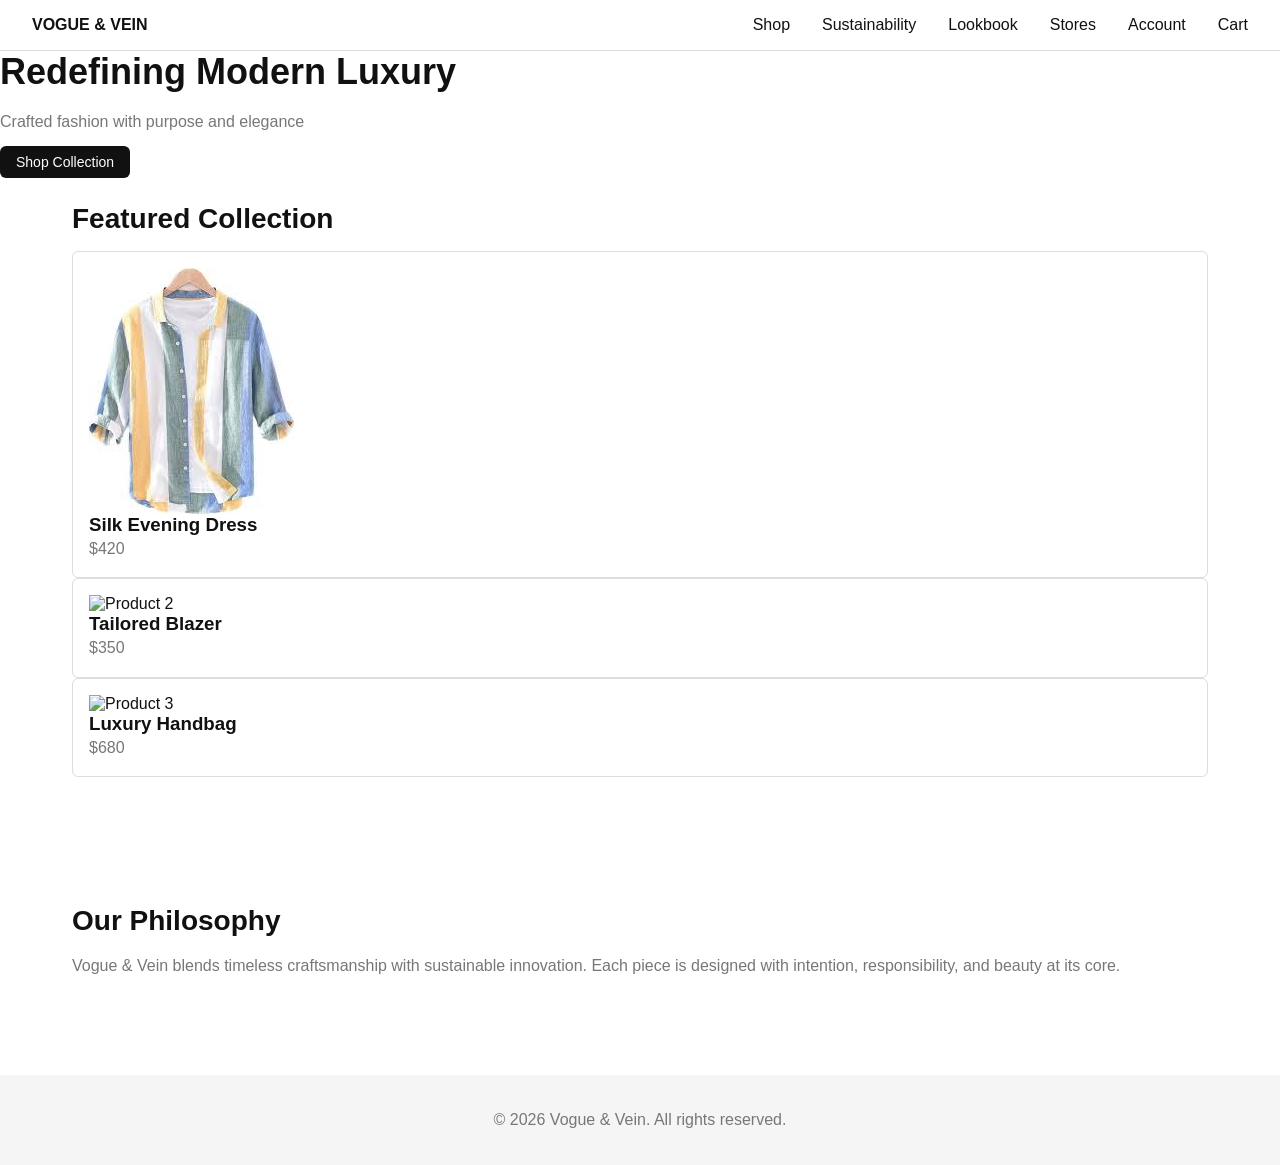
==== index.html @ d98ab3a3 "added an image" ====
<!DOCTYPE html>
<html lang="en">
<head>
  <meta charset="UTF-8" />
  <meta name="viewport" content="width=device-width, initial-scale=1.0" />
  <title>Vogue & Vein | Luxury Fashion</title>

  <!-- GLOBAL CSS -->
  <link rel="stylesheet" href="css/reset.css" />
  <link rel="stylesheet" href="css/variables.css" />
  <link rel="stylesheet" href="css/components.css" />
  <link rel="stylesheet" href="css/main.css" />

  <!-- PAGE CSS -->
  <link rel="stylesheet" href="css/home.css" />
</head>
<body>

  <!-- NAVBAR -->
  <header class="navbar">
    <div class="logo">
      <strong>VOGUE & VEIN</strong>
    </div>
    <!-- NAV LINKS -->
    <nav class="nav">
      <ul class="nav-links">
        <li><a href="shop.html">Shop</a></li>
        <li><a href="sustainability.html">Sustainability</a></li>
        <li><a href="lookbook.html">Lookbook</a></li>
        <li><a href="stores.html">Stores</a></li>
        <li><a href="account.html">Account</a></li>
        <li><a href="cart.html">Cart</a></li>
      </ul>
    </nav>
  </header>

  <!-- HERO SECTION -->
  <section class="hero">
    <div>
      <h1>Redefining Modern Luxury</h1>
      <p>Crafted fashion with purpose and elegance</p>
      <br />
      <a href="shop.html" class="btn btn-primary">Shop Collection</a>
    </div>
  </section>

  <!-- FEATURED COLLECTION -->
  <section class="section container">
    <h2>Featured Collection</h2>

    <div class="products-grid">
      <div class="card product-card">
        <img src="assets/images/images (8).jpeg" alt="Product 1" />
        <h3>Silk Evening Dress</h3>
        <p>$420</p>
      </div>

      <div class="card product-card">
        <img src="assets/images/product-2.jpg" alt="Product 2" />
        <h3>Tailored Blazer</h3>
        <p>$350</p>
      </div>

      <div class="card product-card">
        <img src="assets/images/product-3.jpg" alt="Product 3" />
        <h3>Luxury Handbag</h3>
        <p>$680</p>
      </div>
    </div>
  </section>

  <!-- BRAND STORY -->
  <section class="section container sustainability">
    <h2>Our Philosophy</h2>
    <p>
      Vogue & Vein blends timeless craftsmanship with sustainable innovation.
      Each piece is designed with intention, responsibility, and beauty at its core.
    </p>
  </section>

  <!-- FOOTER -->
  <footer class="footer">
    <p>&copy; 2026 Vogue & Vein. All rights reserved.</p>
  </footer>

  <!-- JS -->
  <script src="js/helpers.js"></script>
  <script src="js/main.js"></script>

</body>
</html>
---- css/variables.css ----
:root {
  --black: #111;
  --white: #fff;
  --gray: #777;
  --light-gray: #f5f5f5;
  --gold: #c9a14a;

  --font-main: "Arial", sans-serif;

  --container-width: 1200px;

  --space-xs: 4px;
  --space-sm: 8px;
  --space-md: 16px;
  --space-lg: 32px;
  --space-xl: 64px;

  --radius: 6px;
}
---- css/components.css ----
body {
  font-family: var(--font-main);
  color: var(--black);
  background: var(--white);
}

/* Layout */
.container {
  max-width: var(--container-width);
  margin: 0 auto;
  padding: var(--space-lg);
}

/* Navbar */
.navbar {
  display: flex;
  justify-content: space-between;
  align-items: center;
  padding: var(--space-md) var(--space-lg);
  border-bottom: 1px solid #ddd;
}

.nav-links {
  display: flex;
  gap: var(--space-lg);
}

/* Buttons */
.btn {
  padding: var(--space-sm) var(--space-md);
  border: none;
  cursor: pointer;
  border-radius: var(--radius);
  font-size: 14px;
}

.btn-primary {
  background: var(--black);
  color: var(--white);
}

.btn-outline {
  background: transparent;
  border: 1px solid var(--black);
}

/* Cards */
.card {
  border: 1px solid #ddd;
  padding: var(--space-md);
  border-radius: var(--radius);
  background: var(--white);
}

/* Footer */
.footer {
  padding: var(--space-lg);
  background: var(--light-gray);
  text-align: center;
  margin-top: var(--space-xl);
}
---- css/main.css ----
h1 {
  font-size: 36px;
  margin-bottom: var(--space-md);
}

h2 {
  font-size: 28px;
  margin-bottom: var(--space-md);
}

p {
  color: var(--gray);
  line-height: 1.6;
}

.section {
  margin-bottom: var(--space-xl);
}
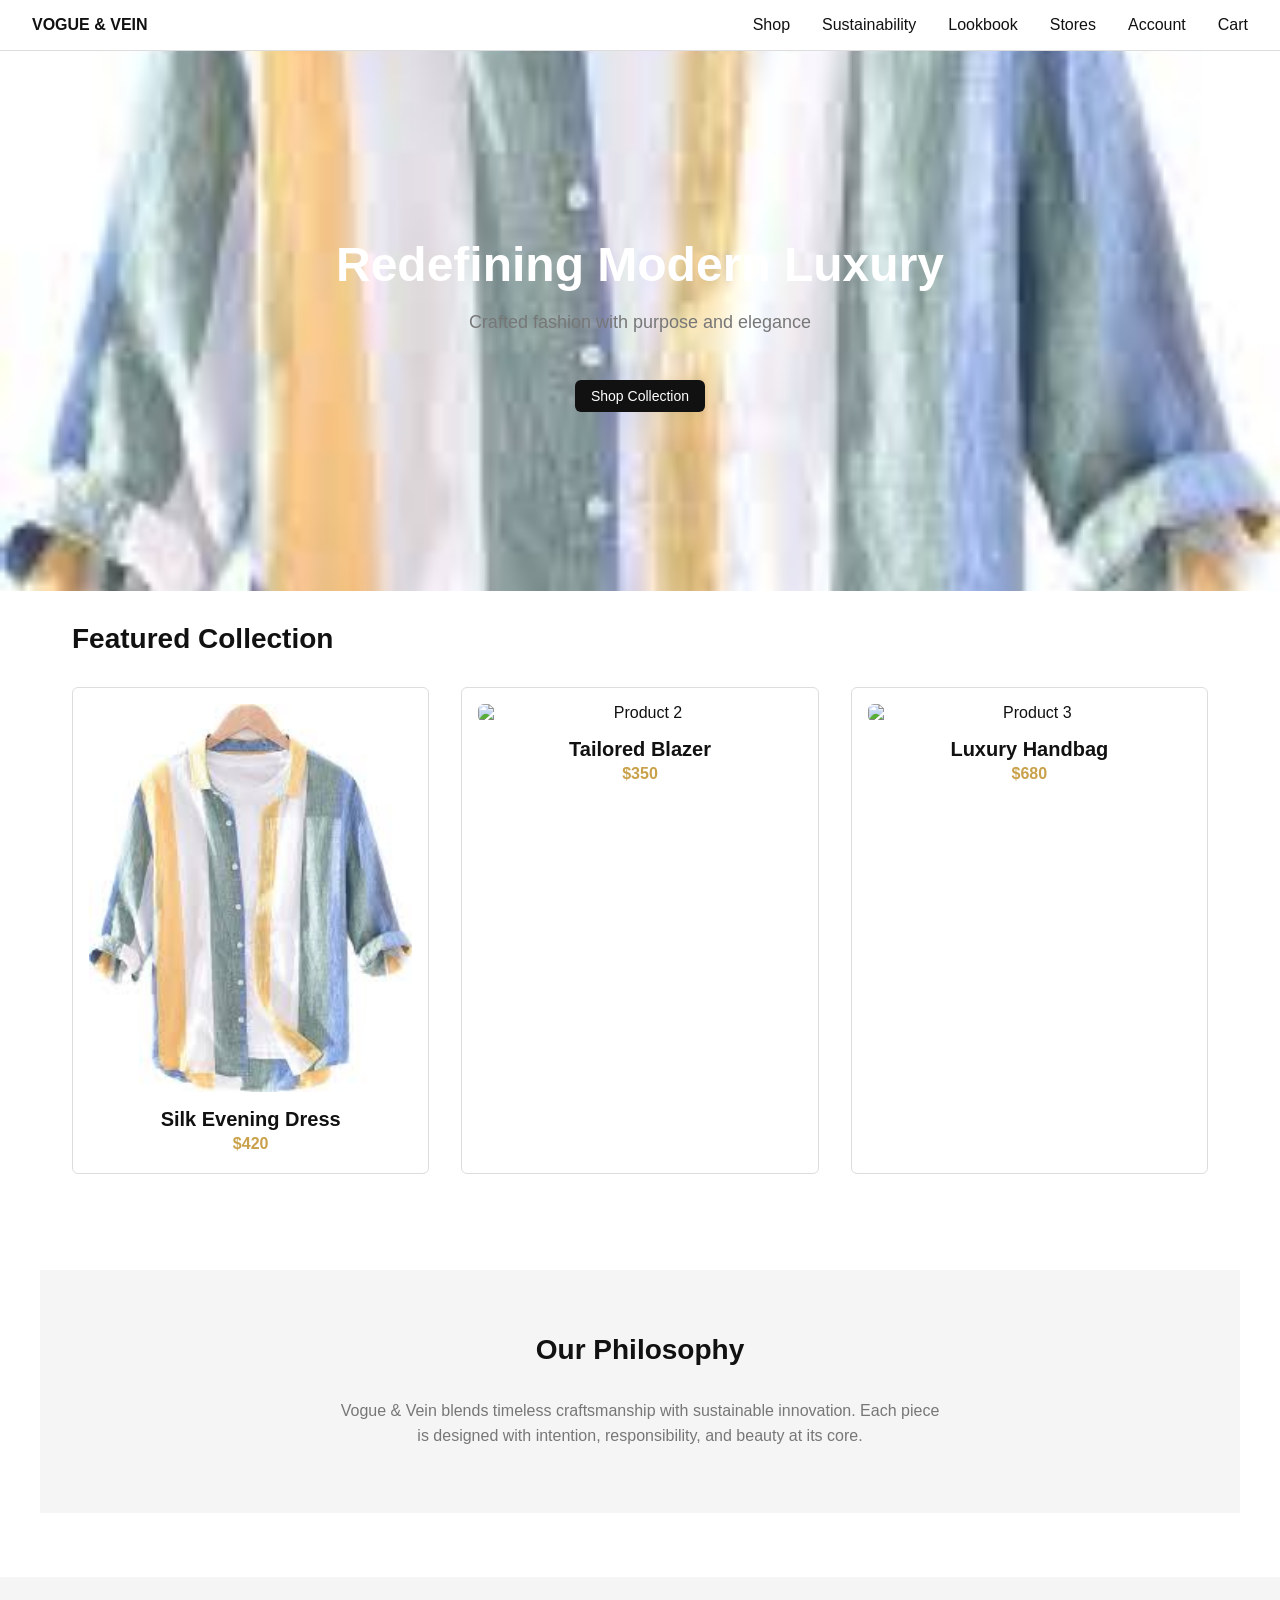
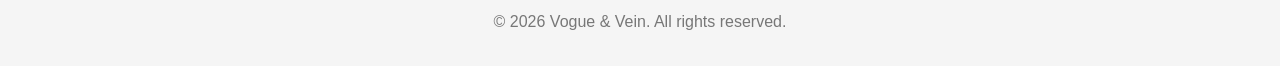
==== commit 9f45ccf8: "updated index" ====
--- a/index.html
+++ b/index.html
@@ -12,7 +12,7 @@
   <link rel="stylesheet" href="css/main.css" />
 
   <!-- PAGE CSS -->
-  <link rel="stylesheet" href="css/home.css" />
+  <link rel="stylesheet" href="css/pages/home.css" />
 </head>
 <body>
 
@@ -21,8 +21,15 @@
     <div class="logo">
       <strong>VOGUE & VEIN</strong>
     </div>
+    <!-- HAMBURGER MENU -->
+    <div class="hamburger" id="hamburger">
+      <span></span>
+      <span></span>
+      <span></span>
+    </div>
     <!-- NAV LINKS -->
-    <nav class="nav">
+    <nav class="nav" id="nav">
+      <div class="close-btn" id="close-btn">&times;</div>
       <ul class="nav-links">
         <li><a href="shop.html">Shop</a></li>
         <li><a href="sustainability.html">Sustainability</a></li>
--- a/css/components.css
+++ b/css/components.css
@@ -23,6 +23,90 @@
 .nav-links {
   display: flex;
   gap: var(--space-lg);
+  list-style: none;
+}
+
+.nav-links a {
+  text-decoration: none;
+  color: var(--black);
+  font-weight: 500;
+}
+
+/* Hamburger Menu */
+.hamburger {
+  display: none;
+  flex-direction: column;
+  cursor: pointer;
+}
+
+.hamburger span {
+  width: 25px;
+  height: 3px;
+  background: var(--black);
+  margin: 3px 0;
+  transition: 0.3s;
+}
+
+/* Close Button */
+.close-btn {
+  display: none;
+  position: absolute;
+  top: 20px;
+  right: 20px;
+  font-size: 30px;
+  cursor: pointer;
+  color: var(--black);
+}
+
+/* Mobile Styles */
+@media (max-width: 768px) {
+  .hamburger {
+    display: flex;
+  }
+
+  .nav {
+    position: fixed;
+    top: 0;
+    right: -100%;
+    width: 250px;
+    height: 100vh;
+    background: var(--white);
+    flex-direction: column;
+    justify-content: flex-start;
+    padding-top: 80px;
+    transition: right 0.3s;
+    box-shadow: -2px 0 5px rgba(0,0,0,0.1);
+  }
+
+  .nav.active {
+    right: 0;
+  }
+
+  .nav-links {
+    flex-direction: column;
+    gap: var(--space-md);
+    padding: 0 var(--space-lg);
+  }
+
+  .close-btn {
+    display: block;
+  }
+
+  .hero h1 {
+    font-size: 36px;
+  }
+
+  .hero p {
+    font-size: 16px;
+  }
+
+  .products-grid {
+    grid-template-columns: 1fr;
+  }
+
+  .container {
+    padding: var(--space-md);
+  }
 }
 
 /* Buttons */
--- a/css/pages/home.css
+++ b/css/pages/home.css
@@ -0,0 +1,66 @@
+/* Hero Section */
+.hero {
+  background: url('../../assets/images/images\ \(8\).jpeg') no-repeat center center/cover;
+  color: var(--white);
+  text-align: center;
+  padding: var(--space-xl) var(--space-lg);
+  min-height: 60vh;
+  display: flex;
+  align-items: center;
+  justify-content: center;
+}
+
+.hero h1 {
+  font-size: 48px;
+  margin-bottom: var(--space-md);
+}
+
+.hero p {
+  font-size: 18px;
+  margin-bottom: var(--space-lg);
+}
+
+/* Products Grid */
+.products-grid {
+  display: grid;
+  grid-template-columns: repeat(auto-fit, minmax(300px, 1fr));
+  gap: var(--space-lg);
+  margin-top: var(--space-lg);
+}
+
+.product-card {
+  text-align: center;
+}
+
+.product-card img {
+  width: 100%;
+  height: auto;
+  border-radius: var(--radius);
+}
+
+.product-card h3 {
+  margin-top: var(--space-md);
+  font-size: 20px;
+}
+
+.product-card p {
+  color: var(--gold);
+  font-weight: bold;
+}
+
+/* Sustainability Section */
+.sustainability {
+  background: var(--light-gray);
+  text-align: center;
+  padding: var(--space-xl) var(--space-lg);
+}
+
+.sustainability h2 {
+  margin-bottom: var(--space-lg);
+}
+
+.sustainability p {
+  max-width: 600px;
+  margin: 0 auto;
+  font-size: 16px;
+}
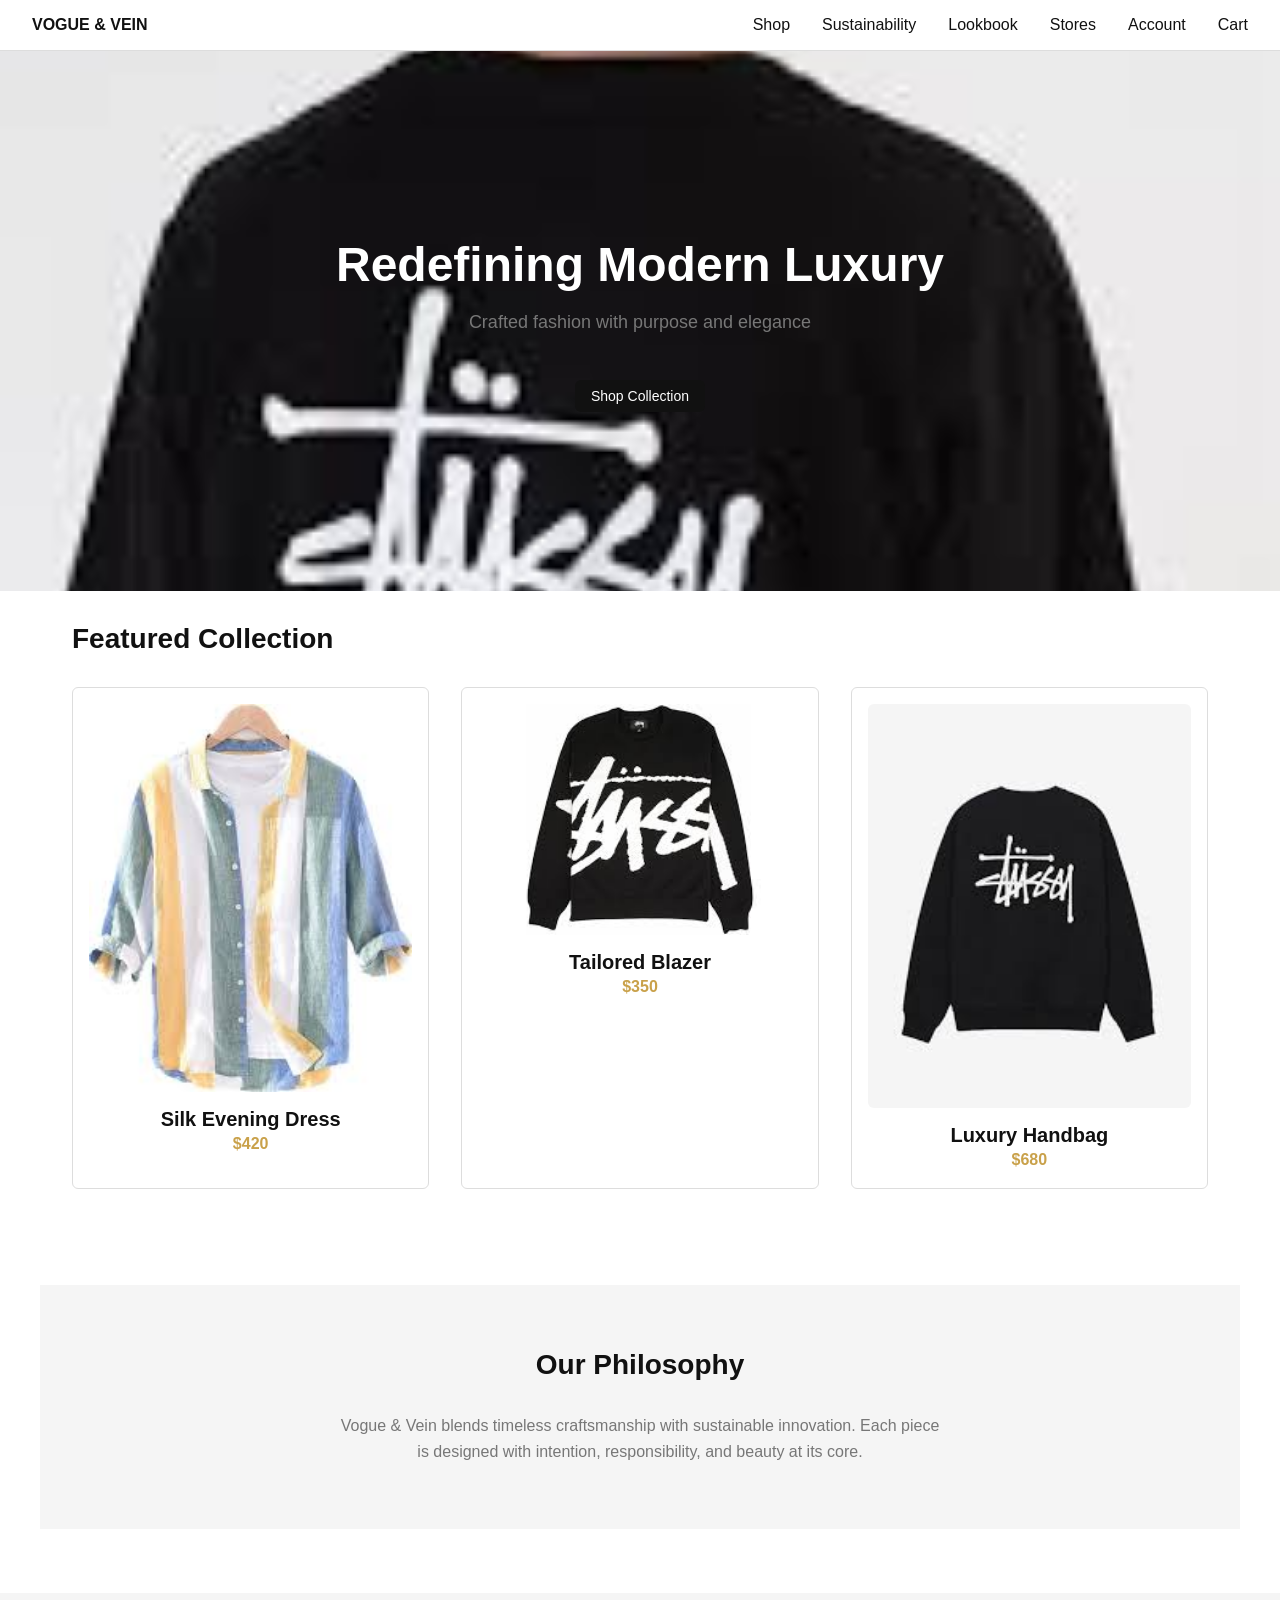
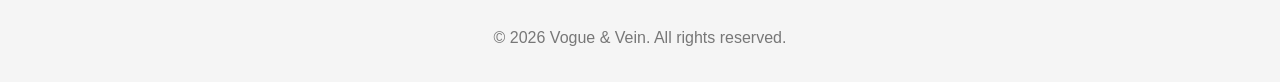
==== commit 3cf584b2: "updated index" ====
--- a/index.html
+++ b/index.html
@@ -63,13 +63,13 @@
       </div>
 
       <div class="card product-card">
-        <img src="assets/images/product-2.jpg" alt="Product 2" />
+        <img src="assets/images/download (3).jpeg" alt="Product 2" />
         <h3>Tailored Blazer</h3>
         <p>$350</p>
       </div>
 
       <div class="card product-card">
-        <img src="assets/images/product-3.jpg" alt="Product 3" />
+        <img src="assets/images/images (2).jpeg" alt="Product 3" />
         <h3>Luxury Handbag</h3>
         <p>$680</p>
       </div>
--- a/css/pages/home.css
+++ b/css/pages/home.css
@@ -1,6 +1,6 @@
 /* Hero Section */
 .hero {
-  background: url('../../assets/images/images\ \(8\).jpeg') no-repeat center center/cover;
+  background: url('../../assets/images/images\ \(1\).jpeg') no-repeat center center/cover;
   color: var(--white);
   text-align: center;
   padding: var(--space-xl) var(--space-lg);
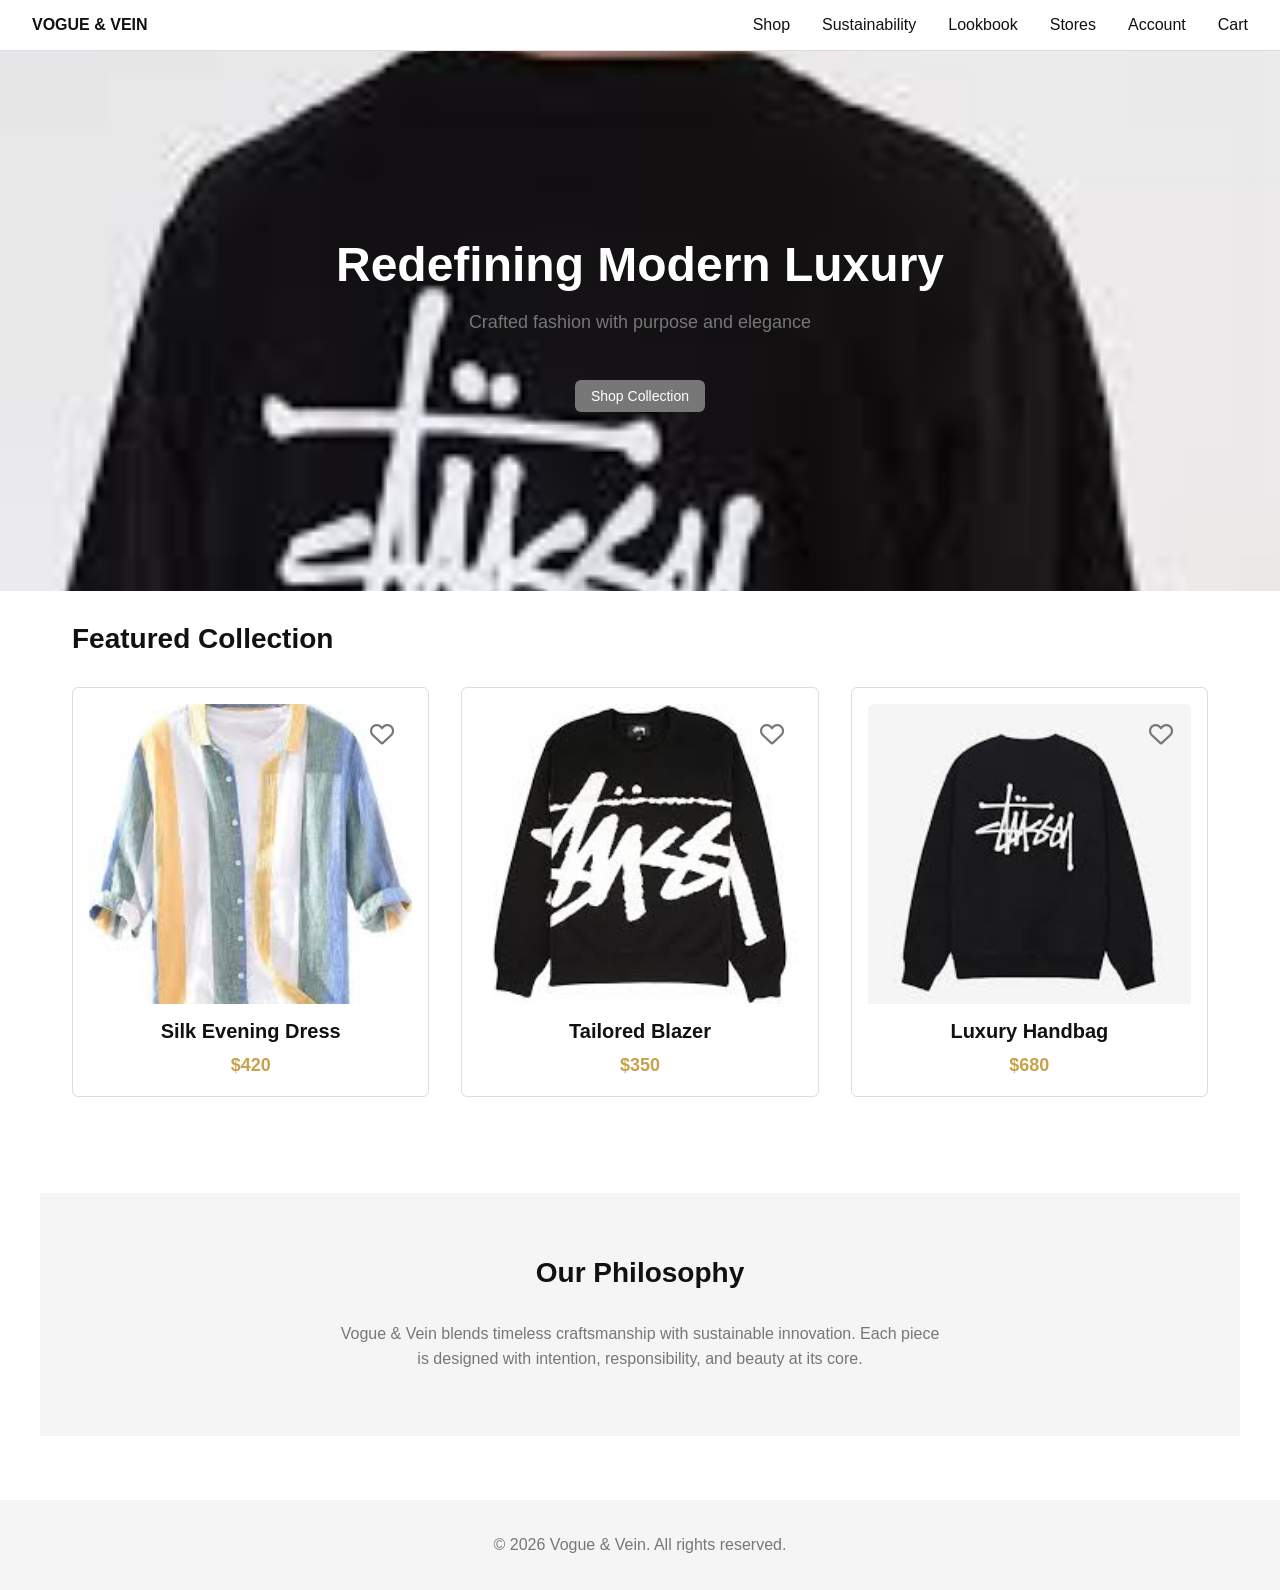
==== commit bfaee669: "updated index" ====
--- a/index.html
+++ b/index.html
@@ -10,6 +10,9 @@
   <link rel="stylesheet" href="css/variables.css" />
   <link rel="stylesheet" href="css/components.css" />
   <link rel="stylesheet" href="css/main.css" />
+
+  <!-- Font Awesome -->
+  <link rel="stylesheet" href="https://cdnjs.cloudflare.com/ajax/libs/font-awesome/6.0.0/css/all.min.css" />
 
   <!-- PAGE CSS -->
   <link rel="stylesheet" href="css/pages/home.css" />
@@ -57,19 +60,34 @@
 
     <div class="products-grid">
       <div class="card product-card">
-        <img src="assets/images/images (8).jpeg" alt="Product 1" />
+        <div class="image-container">
+          <img src="assets/images/images (8).jpeg" alt="Product 1" />
+          <div class="heart-icon" data-liked="false">
+            <i class="far fa-heart"></i>
+          </div>
+        </div>
         <h3>Silk Evening Dress</h3>
         <p>$420</p>
       </div>
 
       <div class="card product-card">
-        <img src="assets/images/download (3).jpeg" alt="Product 2" />
+        <div class="image-container">
+          <img src="assets/images/download (3).jpeg" alt="Product 2" />
+          <div class="heart-icon" data-liked="false">
+            <i class="far fa-heart"></i>
+          </div>
+        </div>
         <h3>Tailored Blazer</h3>
         <p>$350</p>
       </div>
 
       <div class="card product-card">
-        <img src="assets/images/images (2).jpeg" alt="Product 3" />
+        <div class="image-container">
+          <img src="assets/images/images (2).jpeg" alt="Product 3" />
+          <div class="heart-icon" data-liked="false">
+            <i class="far fa-heart"></i>
+          </div>
+        </div>
         <h3>Luxury Handbag</h3>
         <p>$680</p>
       </div>
--- a/css/components.css
+++ b/css/components.css
@@ -119,7 +119,7 @@
 }
 
 .btn-primary {
-  background: var(--black);
+  background: var(--gray);
   color: var(--white);
 }
 
--- a/css/pages/home.css
+++ b/css/pages/home.css
@@ -30,22 +30,57 @@
 
 .product-card {
   text-align: center;
+  transition: transform 0.3s ease, box-shadow 0.3s ease;
+  cursor: pointer;
+}
+
+.product-card:hover {
+  transform: translateY(-5px);
+  box-shadow: 0 10px 20px rgba(0,0,0,0.1);
+}
+
+.image-container {
+  position: relative;
 }
 
 .product-card img {
   width: 100%;
-  height: auto;
-  border-radius: var(--radius);
+  height: 300px;
+  object-fit: cover;
+  border-radius: var(--radius) var(--radius) 0 0;
+}
+
+.heart-icon {
+  position: absolute;
+  top: 10px;
+  right: 10px;
+  font-size: 24px;
+  color: var(--gray);
+  border-radius: 50%;
+  width: 40px;
+  height: 40px;
+  display: flex;
+  align-items: center;
+  justify-content: center;
+  cursor: pointer;
+  transition: background 0.3s;
+}
+
+.heart-icon.liked i {
+  color: var(--gold);
 }
 
 .product-card h3 {
   margin-top: var(--space-md);
   font-size: 20px;
+  font-weight: 600;
 }
 
 .product-card p {
   color: var(--gold);
   font-weight: bold;
+  font-size: 18px;
+  margin-top: var(--space-sm);
 }
 
 /* Sustainability Section */
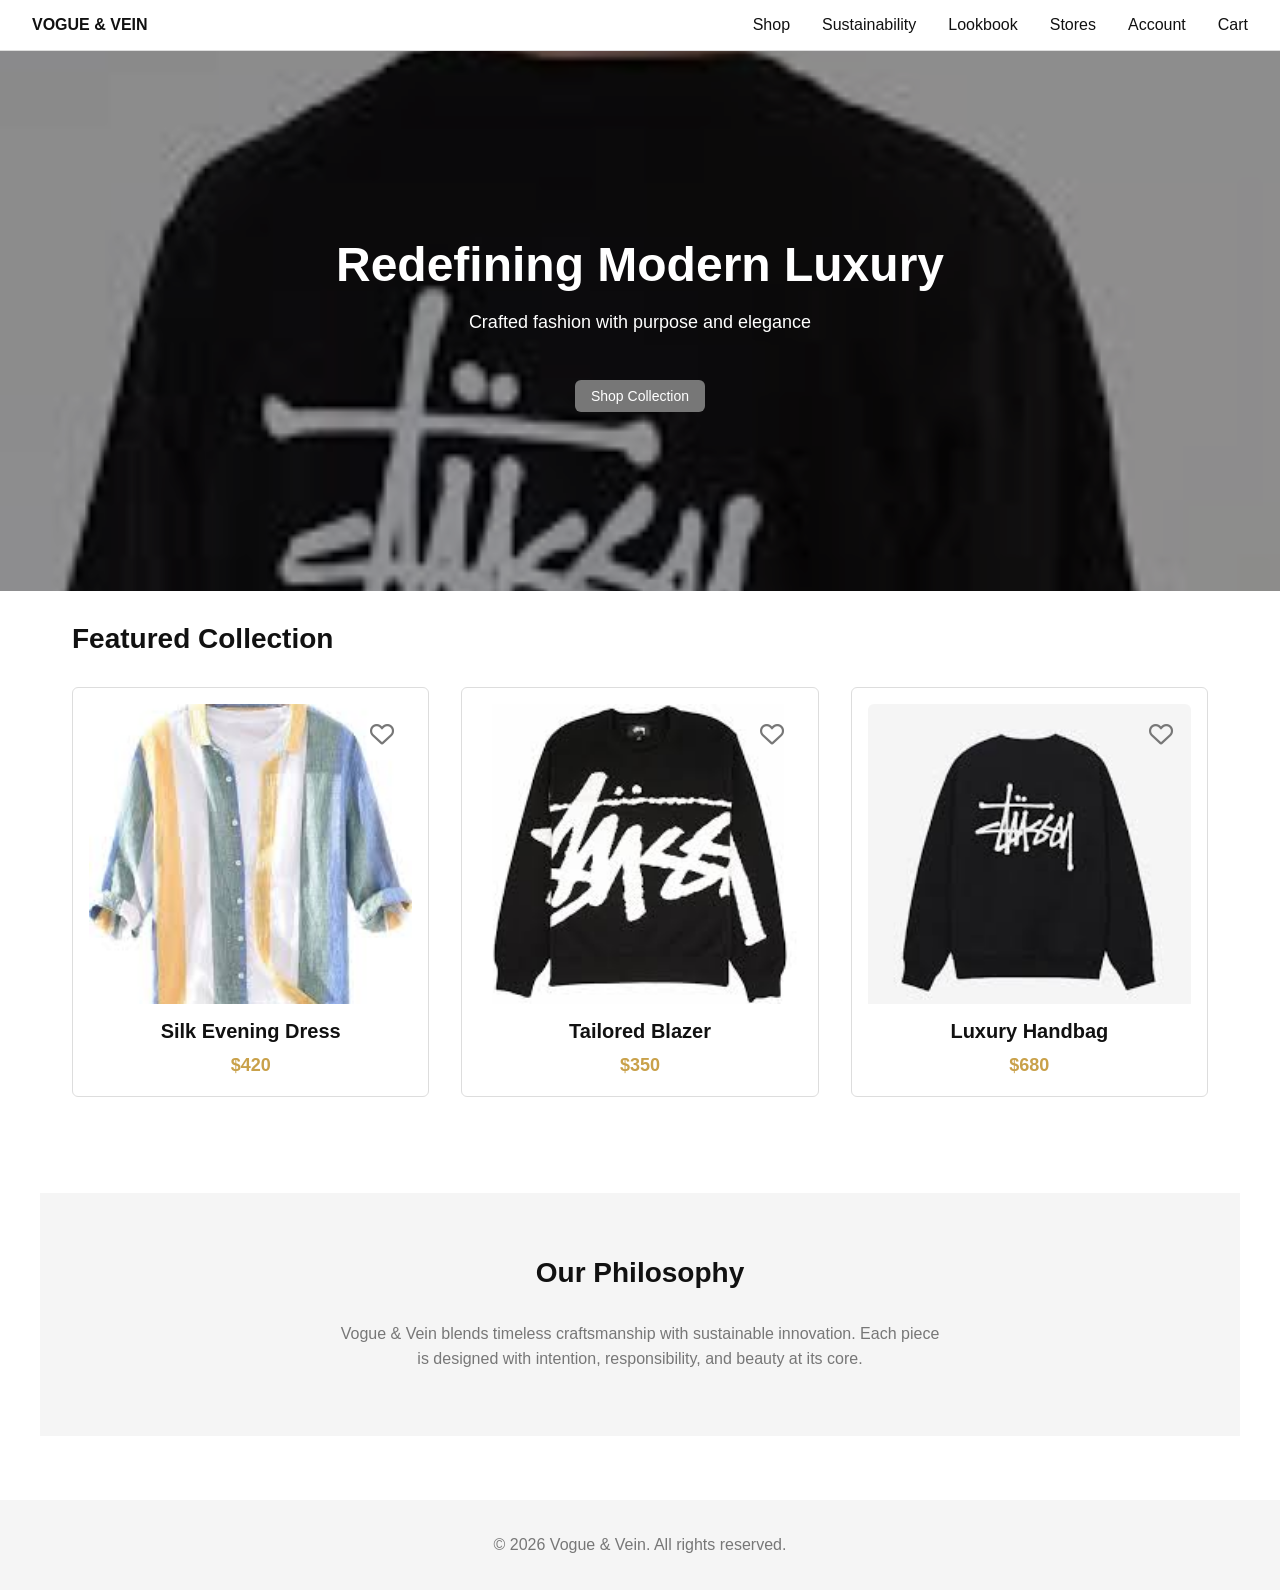
==== commit a102a1f4: "updated index" ====
--- a/index.html
+++ b/index.html
@@ -46,7 +46,14 @@
 
   <!-- HERO SECTION -->
   <section class="hero">
-    <div>
+    <div class="carousel">
+      <img src="assets/images/images (1).jpeg" alt="Hero Image 1" class="carousel-image active">
+      <img src="assets/images/images (2).jpeg" alt="Hero Image 2" class="carousel-image">
+      <img src="assets/images/images (3).jpeg" alt="Hero Image 3" class="carousel-image">
+      <img src="assets/images/images (4).jpeg" alt="Hero Image 4" class="carousel-image">
+      <img src="assets/images/images (7).jpeg" alt="Hero Image 7">
+    </div>
+    <div class="hero-content">
       <h1>Redefining Modern Luxury</h1>
       <p>Crafted fashion with purpose and elegance</p>
       <br />
--- a/css/pages/home.css
+++ b/css/pages/home.css
@@ -1,6 +1,6 @@
 /* Hero Section */
 .hero {
-  background: url('../../assets/images/images\ \(1\).jpeg') no-repeat center center/cover;
+  position: relative;
   color: var(--white);
   text-align: center;
   padding: var(--space-xl) var(--space-lg);
@@ -8,6 +8,47 @@
   display: flex;
   align-items: center;
   justify-content: center;
+  overflow: hidden;
+}
+
+.carousel {
+  position: absolute;
+  top: 0;
+  left: 0;
+  width: 100%;
+  height: 100%;
+  z-index: 1;
+}
+
+.carousel-image {
+  position: absolute;
+  top: 0;
+  left: 0;
+  width: 100%;
+  height: 100%;
+  object-fit: cover;
+  opacity: 0;
+  transition: opacity 1s ease-in-out;
+}
+
+.carousel-image.active {
+  opacity: 1;
+}
+
+.hero::before {
+  content: '';
+  position: absolute;
+  top: 0;
+  left: 0;
+  right: 0;
+  bottom: 0;
+  background: rgba(0, 0, 0, 0.4);
+  z-index: 2;
+}
+
+.hero-content {
+  position: relative;
+  z-index: 3;
 }
 
 .hero h1 {
@@ -18,6 +59,7 @@
 .hero p {
   font-size: 18px;
   margin-bottom: var(--space-lg);
+  color: var(--white);
 }
 
 /* Products Grid */
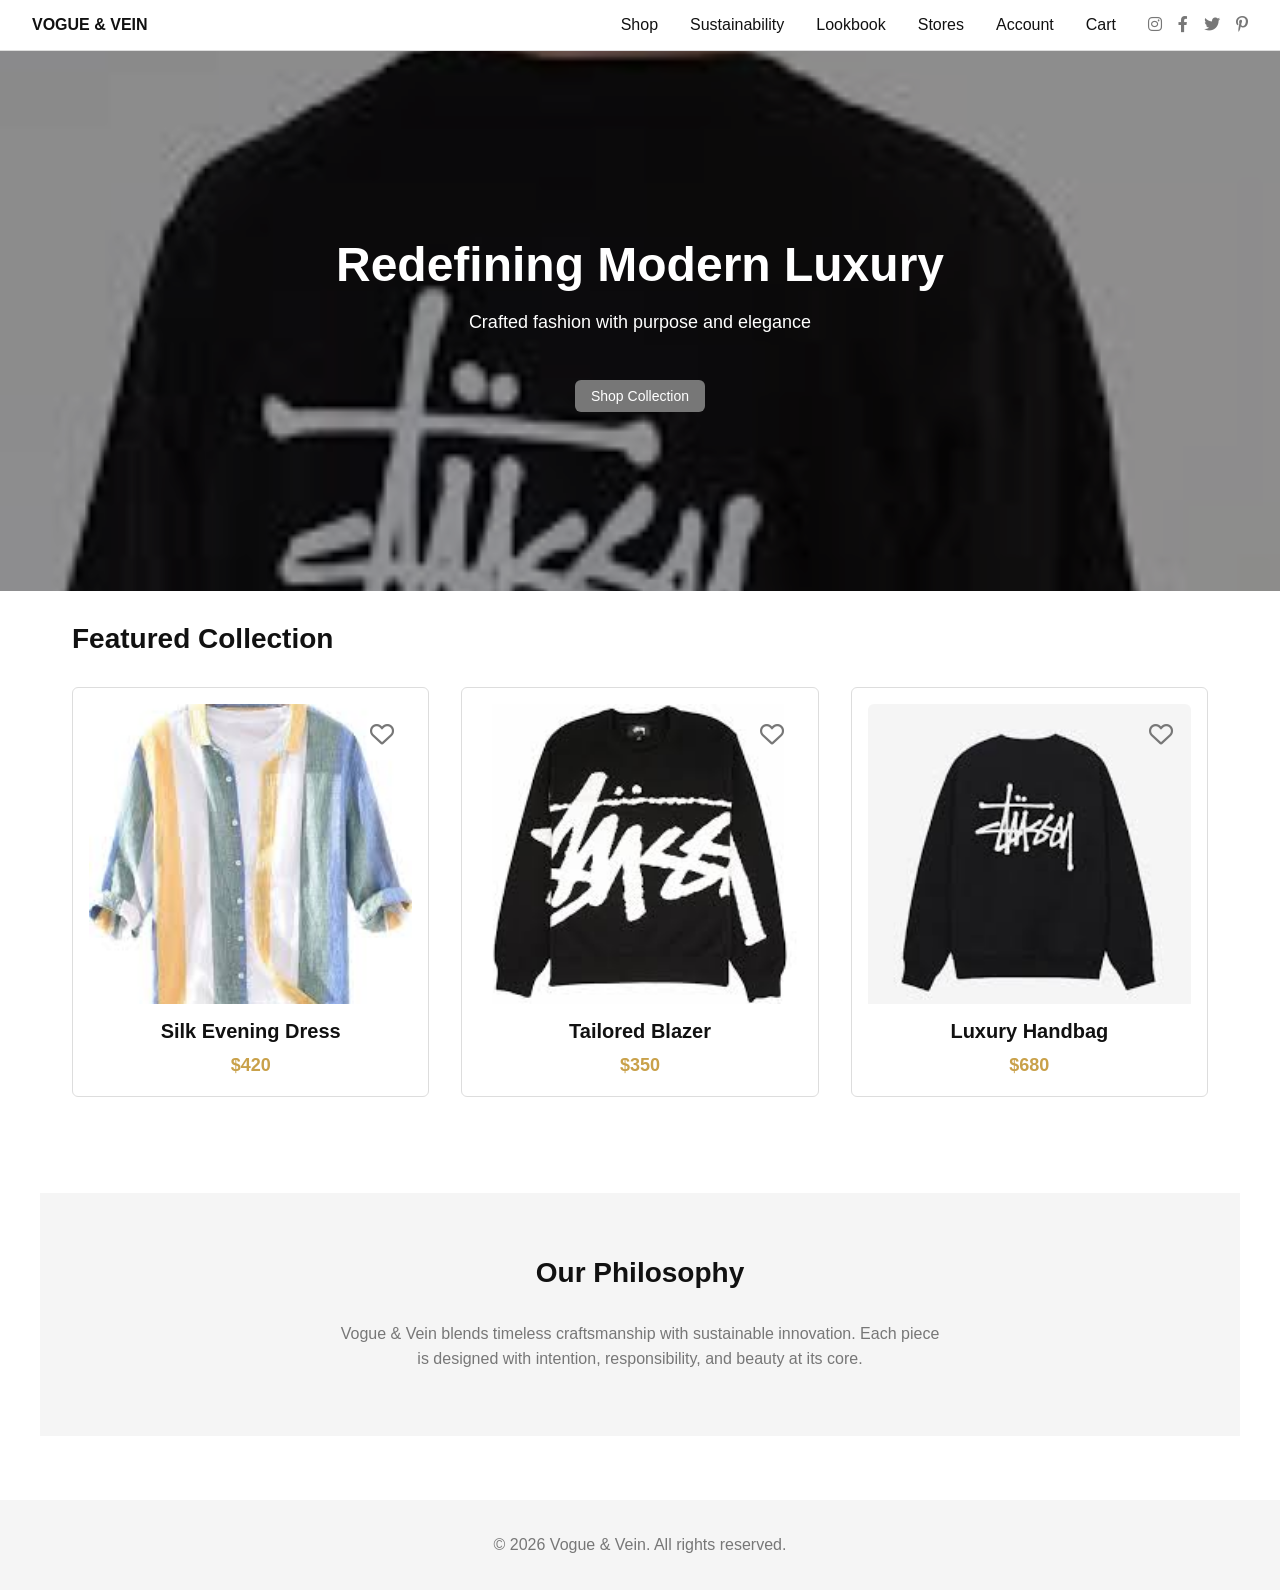
==== commit f5d6f04c: "updated index" ====
--- a/index.html
+++ b/index.html
@@ -3,7 +3,14 @@
 <head>
   <meta charset="UTF-8" />
   <meta name="viewport" content="width=device-width, initial-scale=1.0" />
+  <meta name="description" content="Discover Vogue & Vein: Luxury fashion crafted with sustainability and elegance. Shop our exclusive collections." />
+  <meta name="keywords" content="luxury fashion, sustainable clothing, Vogue & Vein" />
+  <link rel="icon" href="assets/icons/favicon.svg" type="image/svg+xml" />
+  <link rel="icon" href="assets/icons/favicon.ico" type="image/x-icon" sizes="32x32" />
   <title>Vogue & Vein | Luxury Fashion</title>
+
+  <!-- Font Awesome -->
+  <link rel="stylesheet" href="https://cdnjs.cloudflare.com/ajax/libs/font-awesome/6.0.0/css/all.min.css" />
 
   <!-- GLOBAL CSS -->
   <link rel="stylesheet" href="css/reset.css" />
@@ -25,13 +32,13 @@
       <strong>VOGUE & VEIN</strong>
     </div>
     <!-- HAMBURGER MENU -->
-    <div class="hamburger" id="hamburger">
+    <div class="hamburger" id="hamburger" aria-label="Toggle navigation menu" aria-expanded="false">
       <span></span>
       <span></span>
       <span></span>
     </div>
     <!-- NAV LINKS -->
-    <nav class="nav" id="nav">
+    <nav class="nav" id="nav" aria-hidden="true">
       <div class="close-btn" id="close-btn">&times;</div>
       <ul class="nav-links">
         <li><a href="shop.html">Shop</a></li>
@@ -40,6 +47,12 @@
         <li><a href="stores.html">Stores</a></li>
         <li><a href="account.html">Account</a></li>
         <li><a href="cart.html">Cart</a></li>
+        <li class="social-icons">
+          <a href="#" aria-label="Instagram"><i class="fab fa-instagram"></i></a>
+          <a href="#" aria-label="Facebook"><i class="fab fa-facebook-f"></i></a>
+          <a href="#" aria-label="Twitter"><i class="fab fa-twitter"></i></a>
+          <a href="#" aria-label="Pinterest"><i class="fab fa-pinterest-p"></i></a>
+        </li>
       </ul>
     </nav>
   </header>
@@ -47,17 +60,21 @@
   <!-- HERO SECTION -->
   <section class="hero">
     <div class="carousel">
-      <img src="assets/images/images (1).jpeg" alt="Hero Image 1" class="carousel-image active">
-      <img src="assets/images/images (2).jpeg" alt="Hero Image 2" class="carousel-image">
-      <img src="assets/images/images (3).jpeg" alt="Hero Image 3" class="carousel-image">
-      <img src="assets/images/images (4).jpeg" alt="Hero Image 4" class="carousel-image">
-      <img src="assets/images/images (7).jpeg" alt="Hero Image 7">
+      <img src="assets/images/images (1).jpeg" alt="Hero Image 1" class="carousel-image active" loading="lazy">
+      <img src="assets/images/images (2).jpeg" alt="Hero Image 2" class="carousel-image" loading="lazy">
+      <img src="assets/images/images (3).jpeg" alt="Hero Image 3" class="carousel-image" loading="lazy">
+      <img src="assets/images/images (4).jpeg" alt="Hero Image 4" class="carousel-image" loading="lazy">
+      <img src="assets/images/images (7).jpeg" alt="Hero Image 7" class="carousel-image" loading="lazy">
     </div>
     <div class="hero-content">
       <h1>Redefining Modern Luxury</h1>
       <p>Crafted fashion with purpose and elegance</p>
       <br />
       <a href="shop.html" class="btn btn-primary">Shop Collection</a>
+    </div>
+    <div class="scroll-indicator">
+      <span>Scroll Down</span>
+      <i class="arrow">↓</i>
     </div>
   </section>
 
--- a/css/components.css
+++ b/css/components.css
@@ -30,6 +30,21 @@
   text-decoration: none;
   color: var(--black);
   font-weight: 500;
+}
+
+.nav-links .social-icons {
+  display: flex;
+  gap: var(--space-md);
+  margin-left: auto;
+}
+
+.nav-links .social-icons a {
+  color: var(--gray);
+  transition: color 0.3s;
+}
+
+.nav-links .social-icons a:hover {
+  color: var(--gold);
 }
 
 /* Hamburger Menu */
@@ -76,6 +91,7 @@
     padding-top: 80px;
     transition: right 0.3s;
     box-shadow: -2px 0 5px rgba(0,0,0,0.1);
+    z-index: 1000;
   }
 
   .nav.active {
@@ -86,6 +102,13 @@
     flex-direction: column;
     gap: var(--space-md);
     padding: 0 var(--space-lg);
+  }
+
+  .nav-links .social-icons {
+    flex-direction: row;
+    justify-content: center;
+    margin-top: var(--space-md);
+    margin-left: 0;
   }
 
   .close-btn {
--- a/css/pages/home.css
+++ b/css/pages/home.css
@@ -49,6 +49,18 @@
 .hero-content {
   position: relative;
   z-index: 3;
+  animation: fadeInUp 1.5s ease-out;
+}
+
+@keyframes fadeInUp {
+  from {
+    opacity: 0;
+    transform: translateY(30px);
+  }
+  to {
+    opacity: 1;
+    transform: translateY(0);
+  }
 }
 
 .hero h1 {
@@ -60,6 +72,36 @@
   font-size: 18px;
   margin-bottom: var(--space-lg);
   color: var(--white);
+}
+
+/* Scroll Indicator */
+.scroll-indicator {
+  position: absolute;
+  bottom: 20px;
+  left: 50%;
+  transform: translateX(-50%);
+  text-align: center;
+  color: var(--white);
+  font-size: 14px;
+  animation: bounce 2s infinite;
+}
+
+.scroll-indicator .arrow {
+  display: block;
+  font-size: 20px;
+  margin-top: 5px;
+}
+
+@keyframes bounce {
+  0%, 20%, 50%, 80%, 100% {
+    transform: translateX(-50%) translateY(0);
+  }
+  40% {
+    transform: translateX(-50%) translateY(-10px);
+  }
+  60% {
+    transform: translateX(-50%) translateY(-5px);
+  }
 }
 
 /* Products Grid */
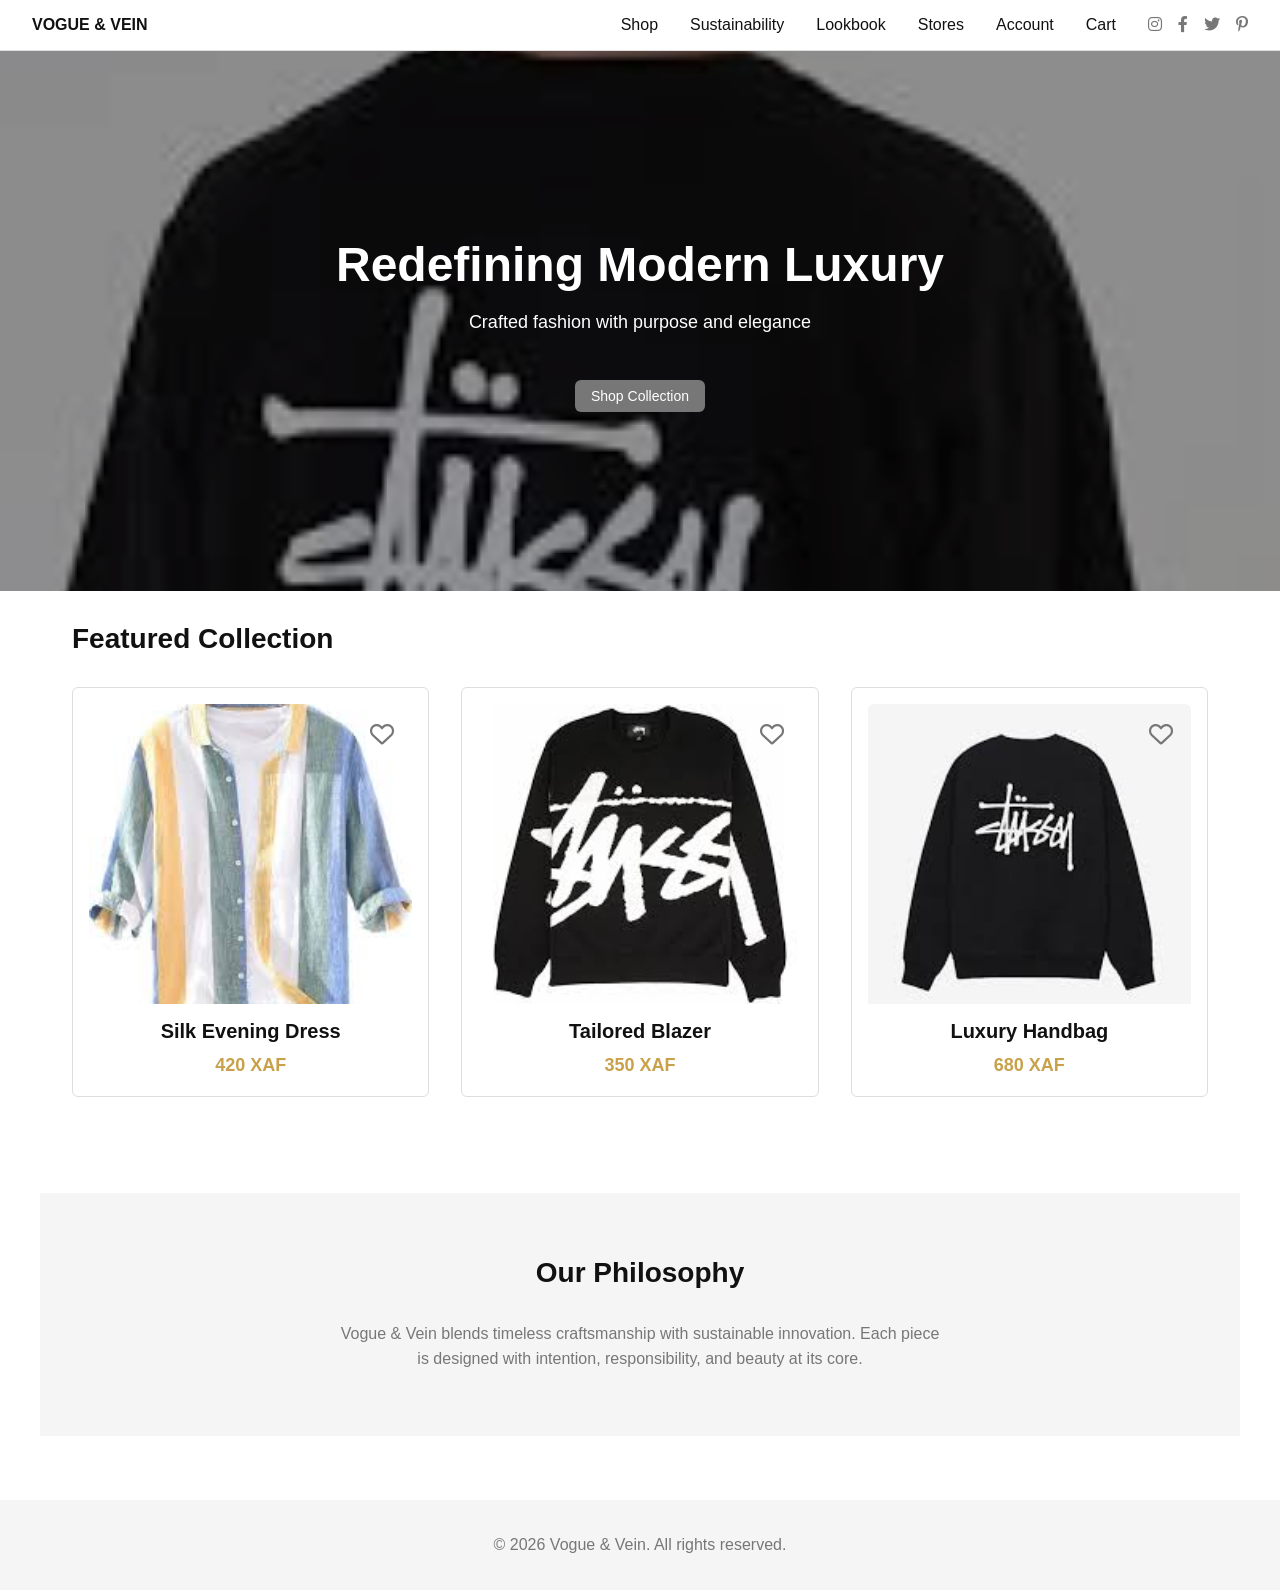
==== commit 63f63a3b: "added an image" ====
--- a/index.html
+++ b/index.html
@@ -91,7 +91,7 @@
           </div>
         </div>
         <h3>Silk Evening Dress</h3>
-        <p>$420</p>
+        <p>420 XAF</p>
       </div>
 
       <div class="card product-card">
@@ -102,7 +102,7 @@
           </div>
         </div>
         <h3>Tailored Blazer</h3>
-        <p>$350</p>
+        <p>350 XAF</p>
       </div>
 
       <div class="card product-card">
@@ -113,7 +113,7 @@
           </div>
         </div>
         <h3>Luxury Handbag</h3>
-        <p>$680</p>
+        <p>680 XAF</p>
       </div>
     </div>
   </section>
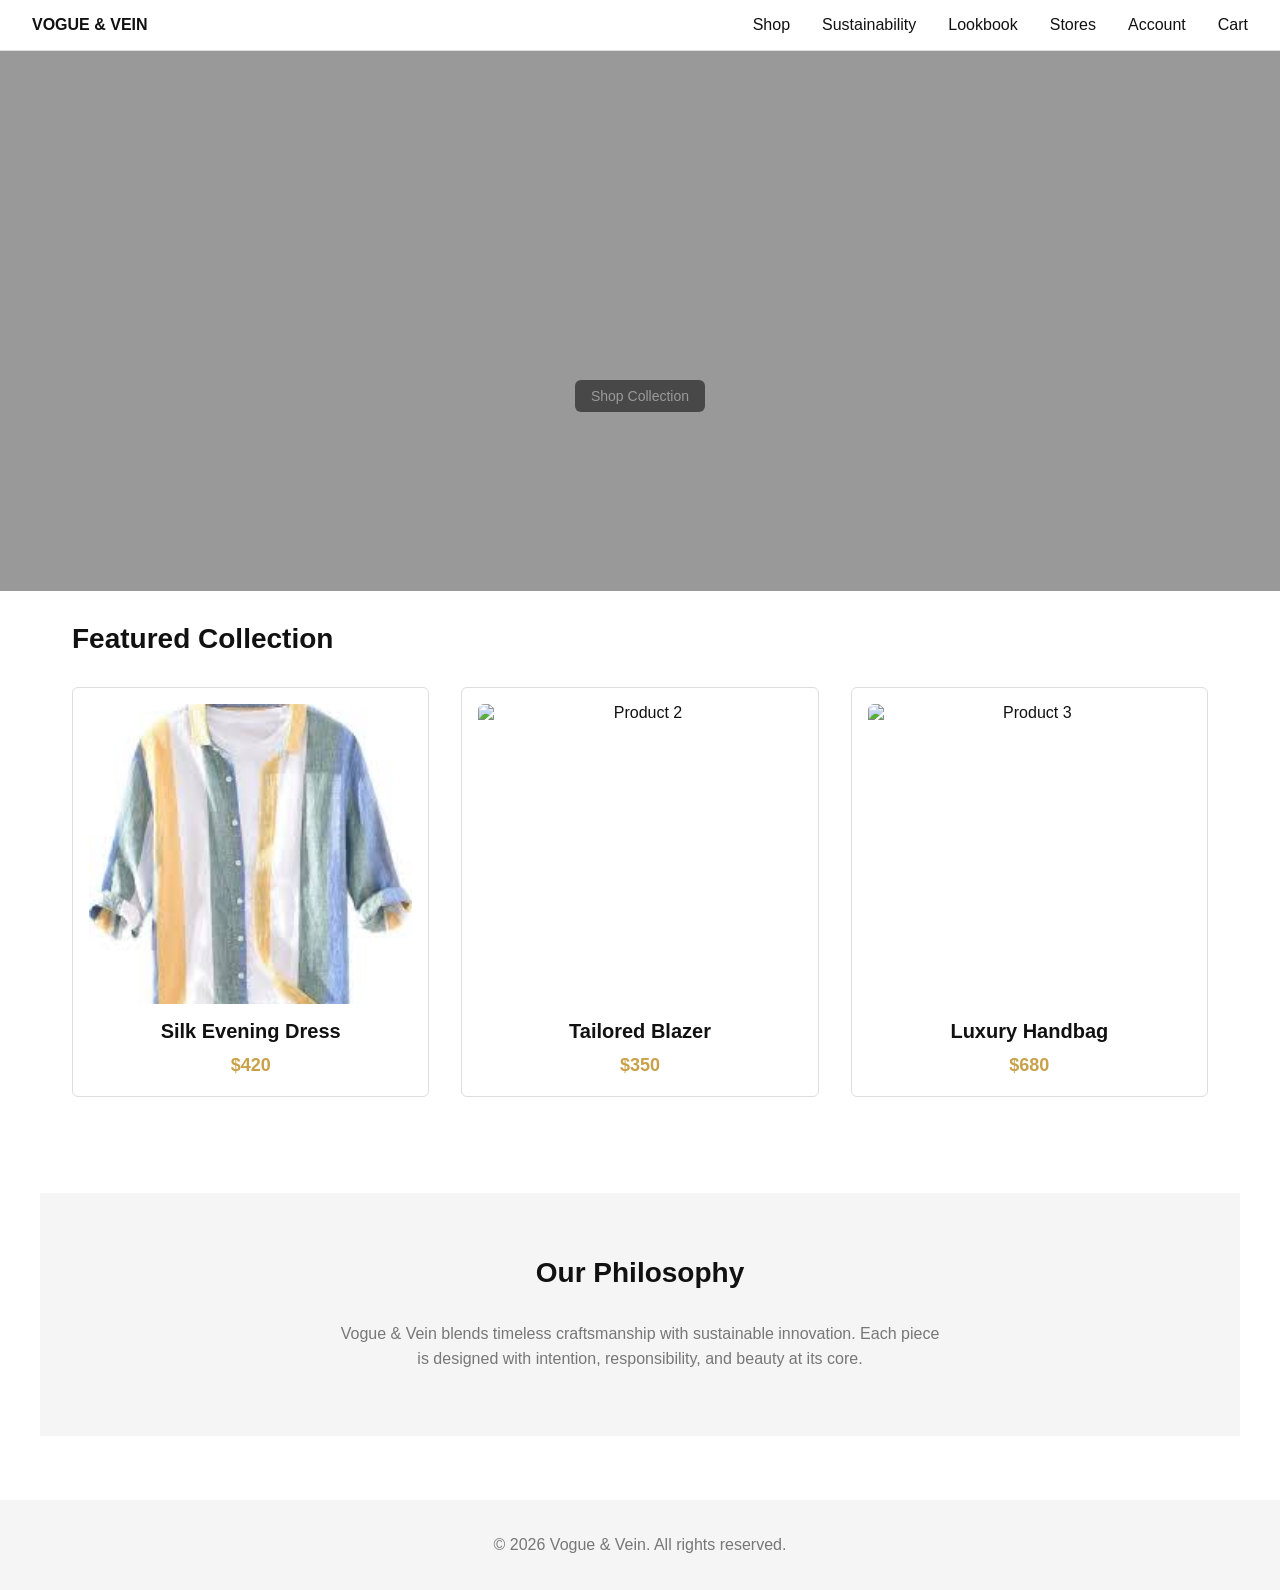
==== commit a5dbd871: "go" ====
--- a/index.html
+++ b/index.html
@@ -3,23 +3,13 @@
 <head>
   <meta charset="UTF-8" />
   <meta name="viewport" content="width=device-width, initial-scale=1.0" />
-  <meta name="description" content="Discover Vogue & Vein: Luxury fashion crafted with sustainability and elegance. Shop our exclusive collections." />
-  <meta name="keywords" content="luxury fashion, sustainable clothing, Vogue & Vein" />
-  <link rel="icon" href="assets/icons/favicon.svg" type="image/svg+xml" />
-  <link rel="icon" href="assets/icons/favicon.ico" type="image/x-icon" sizes="32x32" />
   <title>Vogue & Vein | Luxury Fashion</title>
-
-  <!-- Font Awesome -->
-  <link rel="stylesheet" href="https://cdnjs.cloudflare.com/ajax/libs/font-awesome/6.0.0/css/all.min.css" />
 
   <!-- GLOBAL CSS -->
   <link rel="stylesheet" href="css/reset.css" />
   <link rel="stylesheet" href="css/variables.css" />
   <link rel="stylesheet" href="css/components.css" />
   <link rel="stylesheet" href="css/main.css" />
-
-  <!-- Font Awesome -->
-  <link rel="stylesheet" href="https://cdnjs.cloudflare.com/ajax/libs/font-awesome/6.0.0/css/all.min.css" />
 
   <!-- PAGE CSS -->
   <link rel="stylesheet" href="css/pages/home.css" />
@@ -31,15 +21,8 @@
     <div class="logo">
       <strong>VOGUE & VEIN</strong>
     </div>
-    <!-- HAMBURGER MENU -->
-    <div class="hamburger" id="hamburger" aria-label="Toggle navigation menu" aria-expanded="false">
-      <span></span>
-      <span></span>
-      <span></span>
-    </div>
     <!-- NAV LINKS -->
-    <nav class="nav" id="nav" aria-hidden="true">
-      <div class="close-btn" id="close-btn">&times;</div>
+    <nav class="nav">
       <ul class="nav-links">
         <li><a href="shop.html">Shop</a></li>
         <li><a href="sustainability.html">Sustainability</a></li>
@@ -47,34 +30,17 @@
         <li><a href="stores.html">Stores</a></li>
         <li><a href="account.html">Account</a></li>
         <li><a href="cart.html">Cart</a></li>
-        <li class="social-icons">
-          <a href="#" aria-label="Instagram"><i class="fab fa-instagram"></i></a>
-          <a href="#" aria-label="Facebook"><i class="fab fa-facebook-f"></i></a>
-          <a href="#" aria-label="Twitter"><i class="fab fa-twitter"></i></a>
-          <a href="#" aria-label="Pinterest"><i class="fab fa-pinterest-p"></i></a>
-        </li>
       </ul>
     </nav>
   </header>
 
   <!-- HERO SECTION -->
   <section class="hero">
-    <div class="carousel">
-      <img src="assets/images/images (1).jpeg" alt="Hero Image 1" class="carousel-image active" loading="lazy">
-      <img src="assets/images/images (2).jpeg" alt="Hero Image 2" class="carousel-image" loading="lazy">
-      <img src="assets/images/images (3).jpeg" alt="Hero Image 3" class="carousel-image" loading="lazy">
-      <img src="assets/images/images (4).jpeg" alt="Hero Image 4" class="carousel-image" loading="lazy">
-      <img src="assets/images/images (7).jpeg" alt="Hero Image 7" class="carousel-image" loading="lazy">
-    </div>
-    <div class="hero-content">
+    <div>
       <h1>Redefining Modern Luxury</h1>
       <p>Crafted fashion with purpose and elegance</p>
       <br />
       <a href="shop.html" class="btn btn-primary">Shop Collection</a>
-    </div>
-    <div class="scroll-indicator">
-      <span>Scroll Down</span>
-      <i class="arrow">↓</i>
     </div>
   </section>
 
@@ -84,36 +50,21 @@
 
     <div class="products-grid">
       <div class="card product-card">
-        <div class="image-container">
-          <img src="assets/images/images (8).jpeg" alt="Product 1" />
-          <div class="heart-icon" data-liked="false">
-            <i class="far fa-heart"></i>
-          </div>
-        </div>
+        <img src="assets/images/images (8).jpeg" alt="Product 1" />
         <h3>Silk Evening Dress</h3>
-        <p>420 XAF</p>
+        <p>$420</p>
       </div>
 
       <div class="card product-card">
-        <div class="image-container">
-          <img src="assets/images/download (3).jpeg" alt="Product 2" />
-          <div class="heart-icon" data-liked="false">
-            <i class="far fa-heart"></i>
-          </div>
-        </div>
+        <img src="assets/images/product-2.jpg" alt="Product 2" />
         <h3>Tailored Blazer</h3>
-        <p>350 XAF</p>
+        <p>$350</p>
       </div>
 
       <div class="card product-card">
-        <div class="image-container">
-          <img src="assets/images/images (2).jpeg" alt="Product 3" />
-          <div class="heart-icon" data-liked="false">
-            <i class="far fa-heart"></i>
-          </div>
-        </div>
+        <img src="assets/images/product-3.jpg" alt="Product 3" />
         <h3>Luxury Handbag</h3>
-        <p>680 XAF</p>
+        <p>$680</p>
       </div>
     </div>
   </section>
